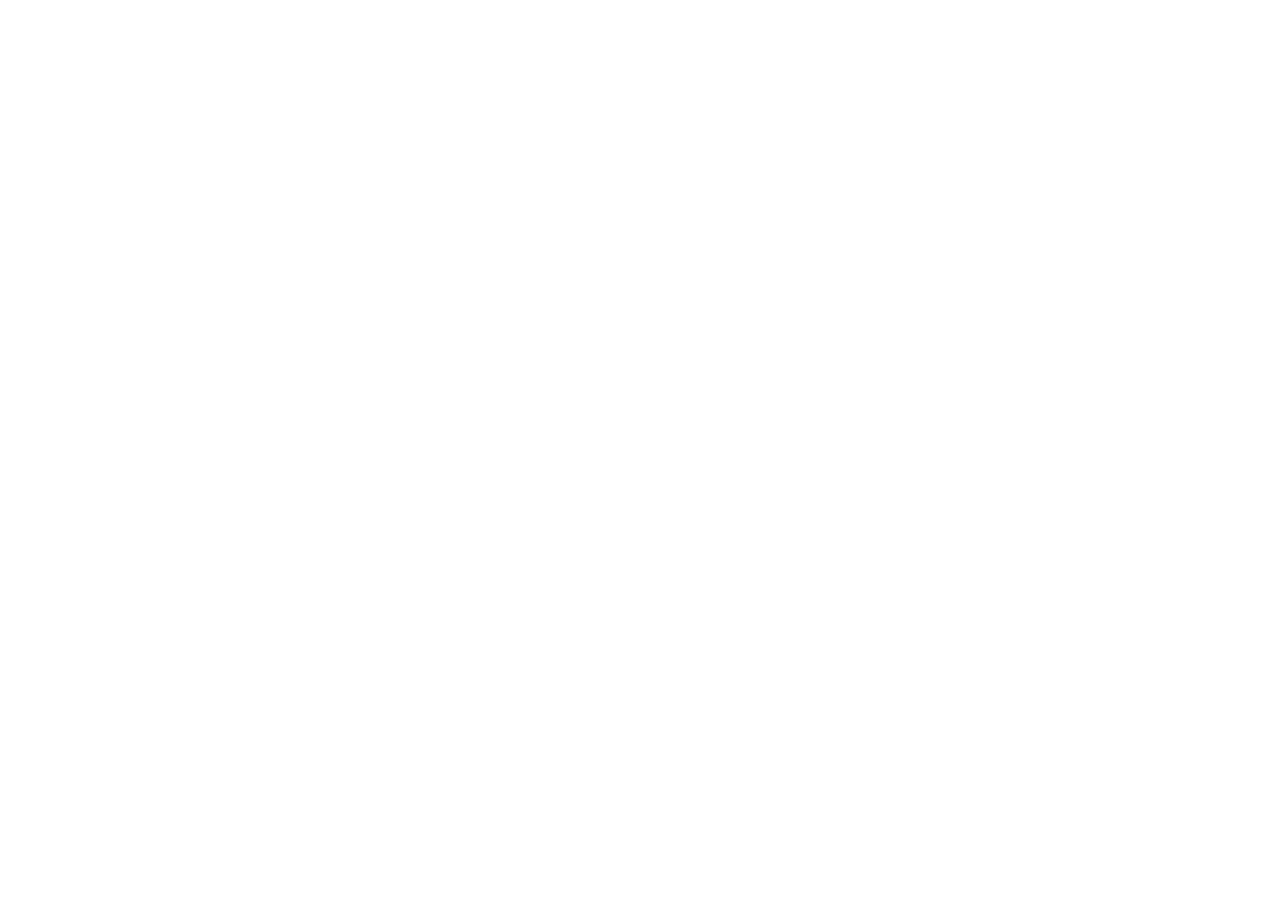
==== index.html @ 9908d599 "add html files to initial commit" ====
<!DOCTYPE html>
<html lang="en">
<head>
    <meta charset="UTF-8">
    <meta name="viewport" content="width=device-width, initial-scale=1.0">
    <title>Kingdom Of Heaven: index</title>
</head>
<body>
    <!--This is the home page of the movie Kingdom of Heaven-->
    <!--This page will contain IMDB, release year, rating, labels,
        trailers, photos, plot intro, characters intro, -->
</body>
</html>
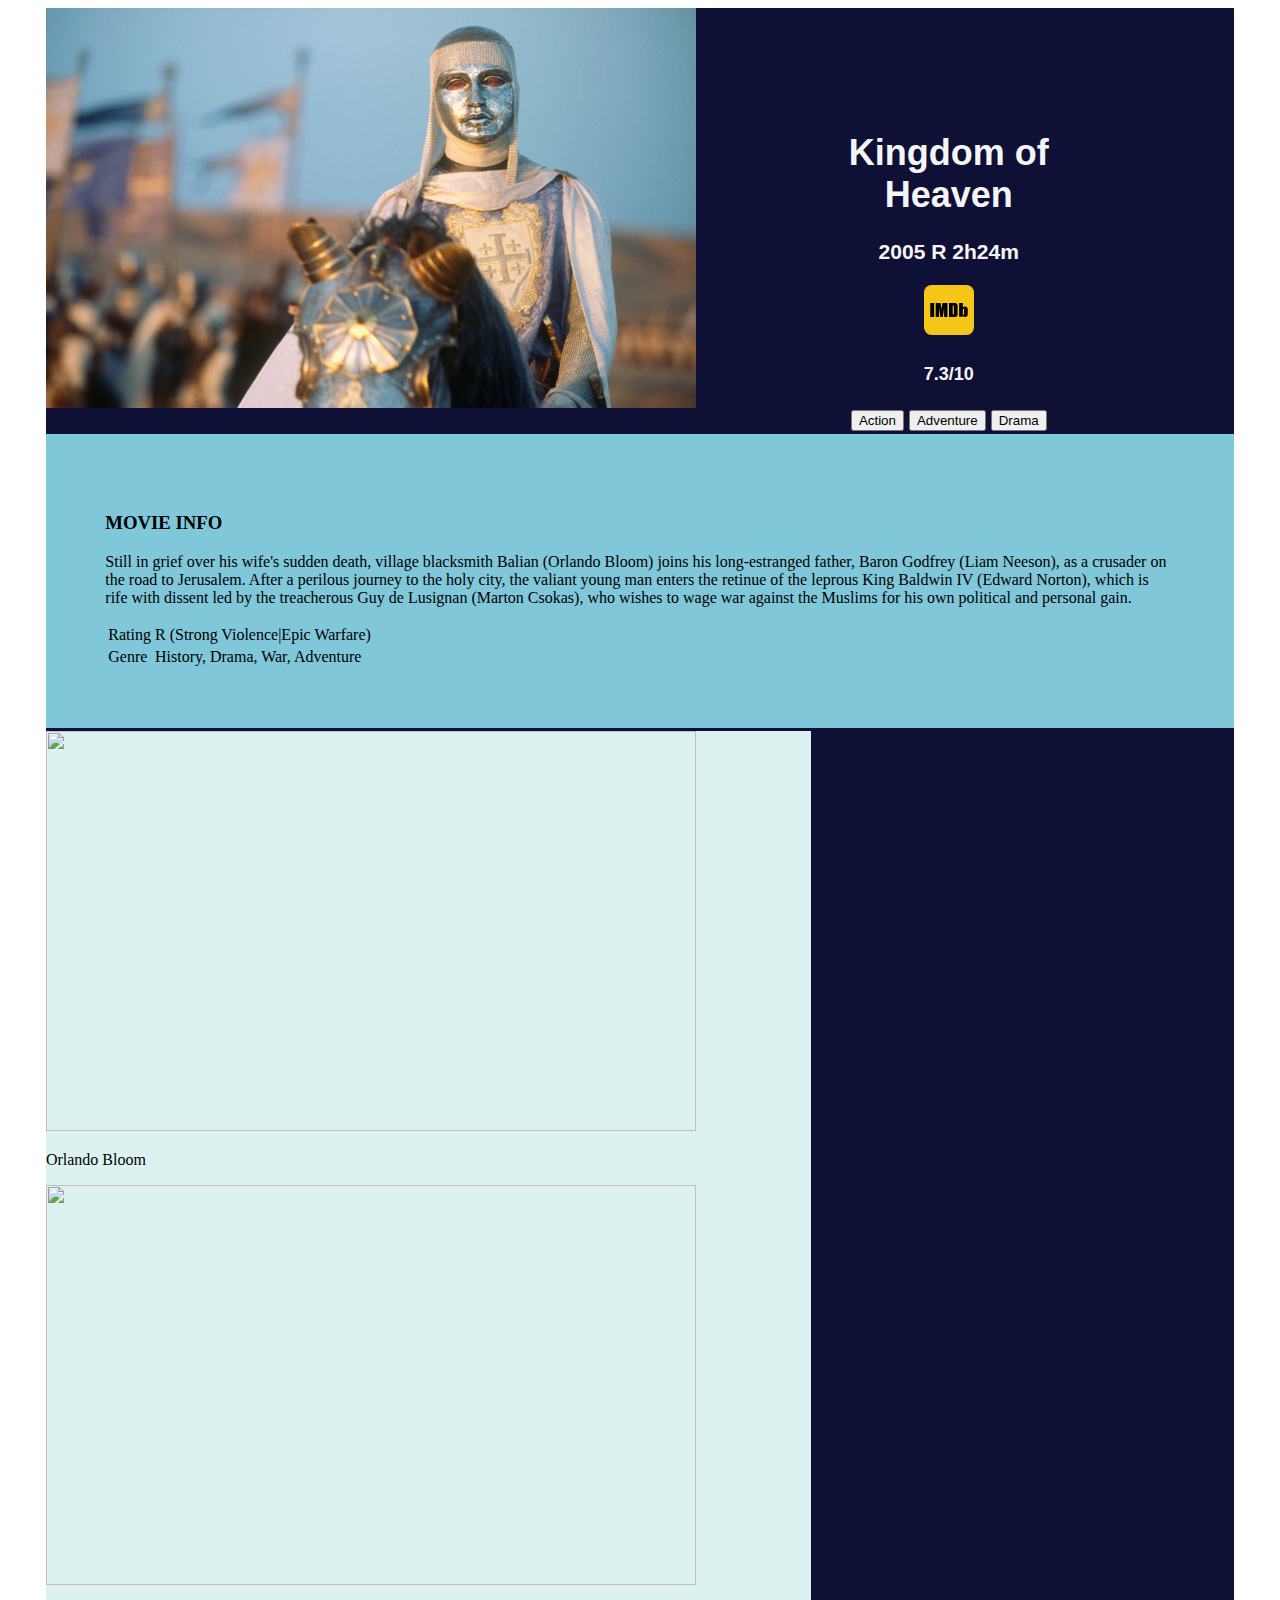
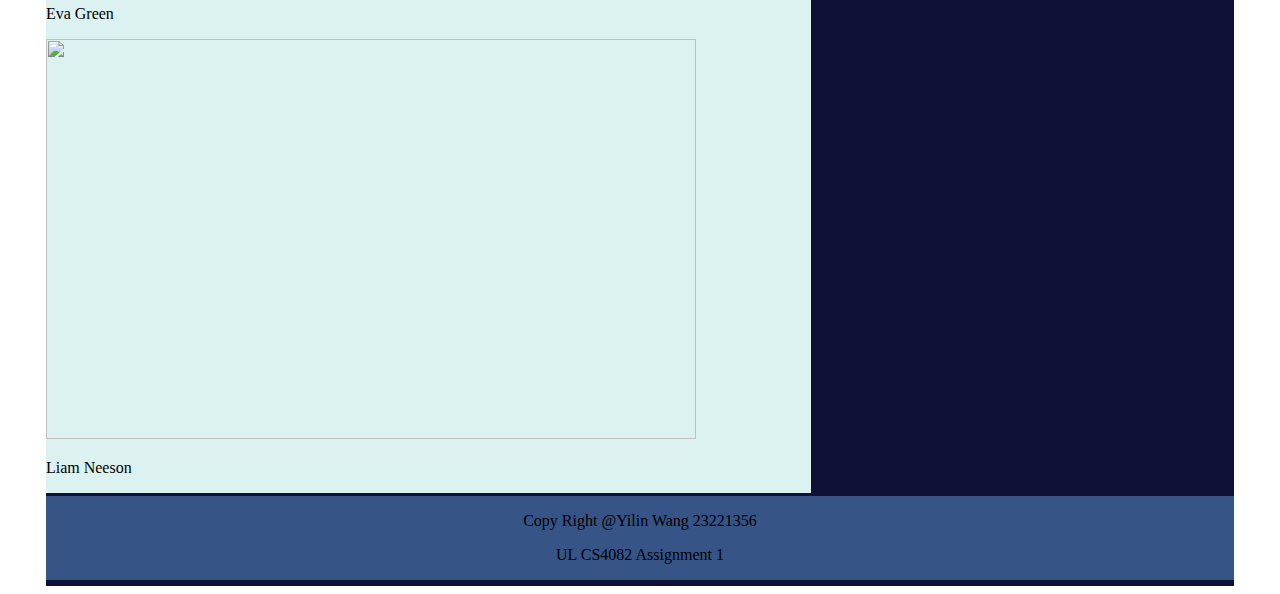
==== commit 156a1b7e: "index design update" ====
--- a/index.html
+++ b/index.html
@@ -3,11 +3,73 @@
 <head>
     <meta charset="UTF-8">
     <meta name="viewport" content="width=device-width, initial-scale=1.0">
+    <link rel="stylesheet" href="styles.css">
     <title>Kingdom Of Heaven: index</title>
 </head>
 <body>
     <!--This is the home page of the movie Kingdom of Heaven-->
     <!--This page will contain IMDB, release year, rating, labels,
         trailers, photos, plot intro, characters intro, -->
+
+    <div class="container">
+
+        <div class="photo">
+            <img src="images/img-heading2.jpg" alt="Heading image Kingdom of Heaven">
+        </div>
+
+        <div id="title">
+            <h1>Kingdom of Heaven</h1>
+            <h3>2005 R 2h24m</h3>
+            <img class="imdb" src="images/imdb-icon.svg" alt="IMDB icon"><h4>7.3/10</h4>
+            <button>Action</button>
+            <button>Adventure</button>
+            <button>Drama</button>
+        </div>
+
+        
+        <div id="brief">
+            <h3>MOVIE INFO</h3>
+            
+            <p>Still in grief over his wife's sudden death, 
+                village blacksmith Balian (Orlando Bloom) joins his long-estranged father, 
+                Baron Godfrey (Liam Neeson), as a crusader on the road to Jerusalem. 
+                After a perilous journey to the holy city, 
+                the valiant young man enters the retinue of the leprous King Baldwin IV (Edward Norton), 
+                which is rife with dissent led by the treacherous Guy de Lusignan (Marton Csokas), 
+                who wishes to wage war against the Muslims for his own political and personal gain.
+            </p>
+            <table>
+                <tr>
+                    <td>Rating</td>
+                    <td>R (Strong Violence|Epic Warfare)</td>
+                </tr>
+                <tr>
+                    <td>Genre</td>
+                    <td>History, Drama, War, Adventure</td>
+                </tr>
+            </table>
+
+        </div>
+
+        <div id="cast">
+
+            <img src="" alt="">
+            <p>Orlando Bloom</p>
+
+            <img src="" alt="">
+            <p>Eva Green</p>
+
+            <img src="" alt="">
+            <p>Liam Neeson</p>
+
+        </div>
+
+        <footer>
+            <p>Copy Right @Yilin Wang 23221356</p>
+            <p>UL CS4082 Assignment 1</p>
+        </footer>
+
+    </div>
+    
 </body>
 </html>--- a/styles.css
+++ b/styles.css
@@ -0,0 +1,54 @@
+.container {
+    display: grid;
+    margin-left: 3%;
+    margin-right: 3%;
+    background-color: #0F1035;
+
+    grid-template-columns: auto auto ;
+    grid-template-rows: repeat(6, auto) ;
+    grid-gap: 3px;
+
+}
+
+img {
+    width: 650px;
+    height: 400px
+    
+}
+
+#title {
+
+    color: whitesmoke;
+    font-family: 'Franklin Gothic Medium', 'Arial Narrow', Arial, sans-serif;
+    font-size: large;
+    margin-top: 100px;
+    margin-left: 0px;
+    margin-right: 150px;
+    text-align: center;
+
+}
+
+.imdb {
+    width: 50px;
+    height: 50px;
+    
+}
+
+
+#brief {
+    background-color: #7FC7D9;
+    grid-column-start: span 2;
+    padding: 5%;
+    
+    
+}
+
+#cast {
+    background-color: #DCF2F1;
+}
+
+footer {
+    background-color: #365486;
+    text-align: center;
+    grid-column-start: span 2;
+}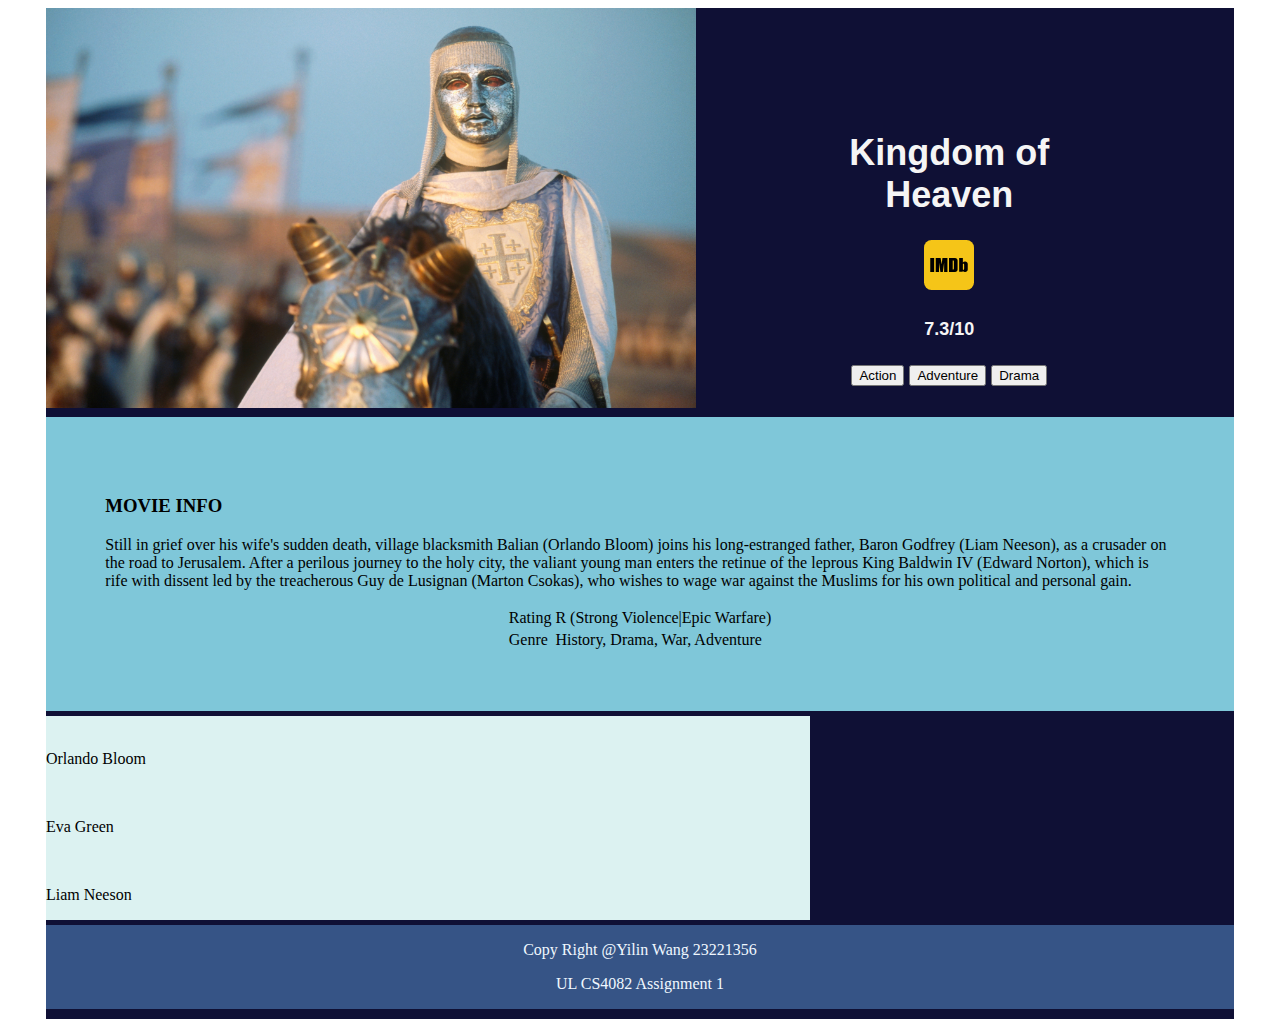
==== commit af711ca9: "index page design and characters page design" ====
--- a/index.html
+++ b/index.html
@@ -3,6 +3,7 @@
 <head>
     <meta charset="UTF-8">
     <meta name="viewport" content="width=device-width, initial-scale=1.0">
+    <!-- External CSS -->
     <link rel="stylesheet" href="styles.css">
     <title>Kingdom Of Heaven: index</title>
 </head>
@@ -19,7 +20,7 @@
 
         <div id="title">
             <h1>Kingdom of Heaven</h1>
-            <h3>2005 R 2h24m</h3>
+            
             <img class="imdb" src="images/imdb-icon.svg" alt="IMDB icon"><h4>7.3/10</h4>
             <button>Action</button>
             <button>Adventure</button>
--- a/styles.css
+++ b/styles.css
@@ -6,11 +6,11 @@
 
     grid-template-columns: auto auto ;
     grid-template-rows: repeat(6, auto) ;
-    grid-gap: 3px;
+    grid-gap: 5px;
 
 }
 
-img {
+.photo img {
     width: 650px;
     height: 400px
     
@@ -47,8 +47,75 @@
     background-color: #DCF2F1;
 }
 
+.img-heading{
+
+    grid-column-start: span 2;
+    grid-row: 1 / 2;
+
+}
+
+.img-heading img {
+    padding: auto;
+    width: 100%;
+}
+
+table {
+    margin: auto;
+    padding: auto;
+    
+}
+
+.intro {
+
+    margin: 20px;
+    padding: 20px;
+    text-align: left;
+}
+caption {
+    font-weight: 800;
+    text-align: center;
+    margin: auto;
+    padding: auto;
+}
+
+.characters {
+    color: aliceblue;
+    grid-row: 2 / 6;
+    grid-column: span 2;
+    font-family: Arial, Helvetica, sans-serif;
+}
+
+
 footer {
+    color: aliceblue;
     background-color: #365486;
     text-align: center;
     grid-column-start: span 2;
+}
+
+
+
+
+@media screen and (max-width: 480px) {
+
+    .container {
+        background-color: white;
+    }
+
+    #title {
+        background-color: white;
+    }
+
+    #brief {
+        background-color: white;
+    }
+
+    #cast {
+        background-color: white;
+    }
+    
+    footer {
+        color: #0F1035;
+        background-color: white;
+    }
 }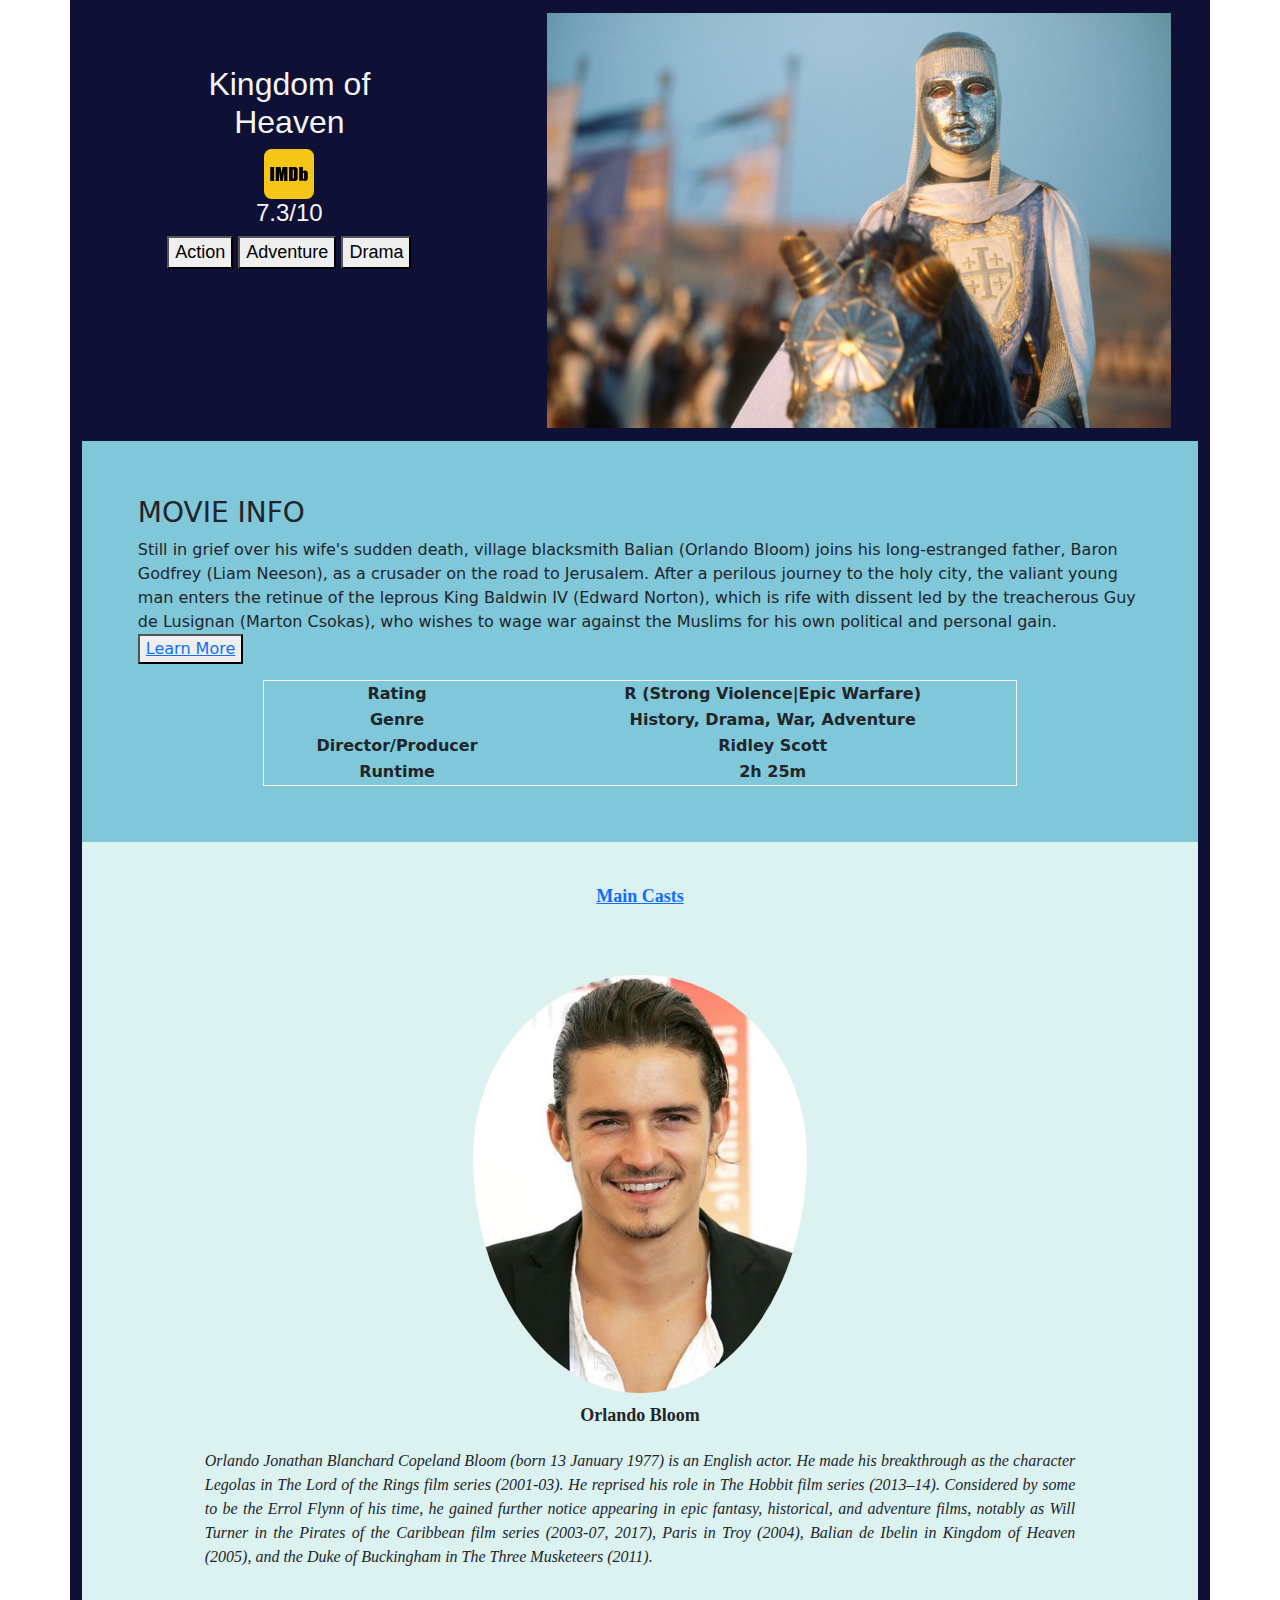
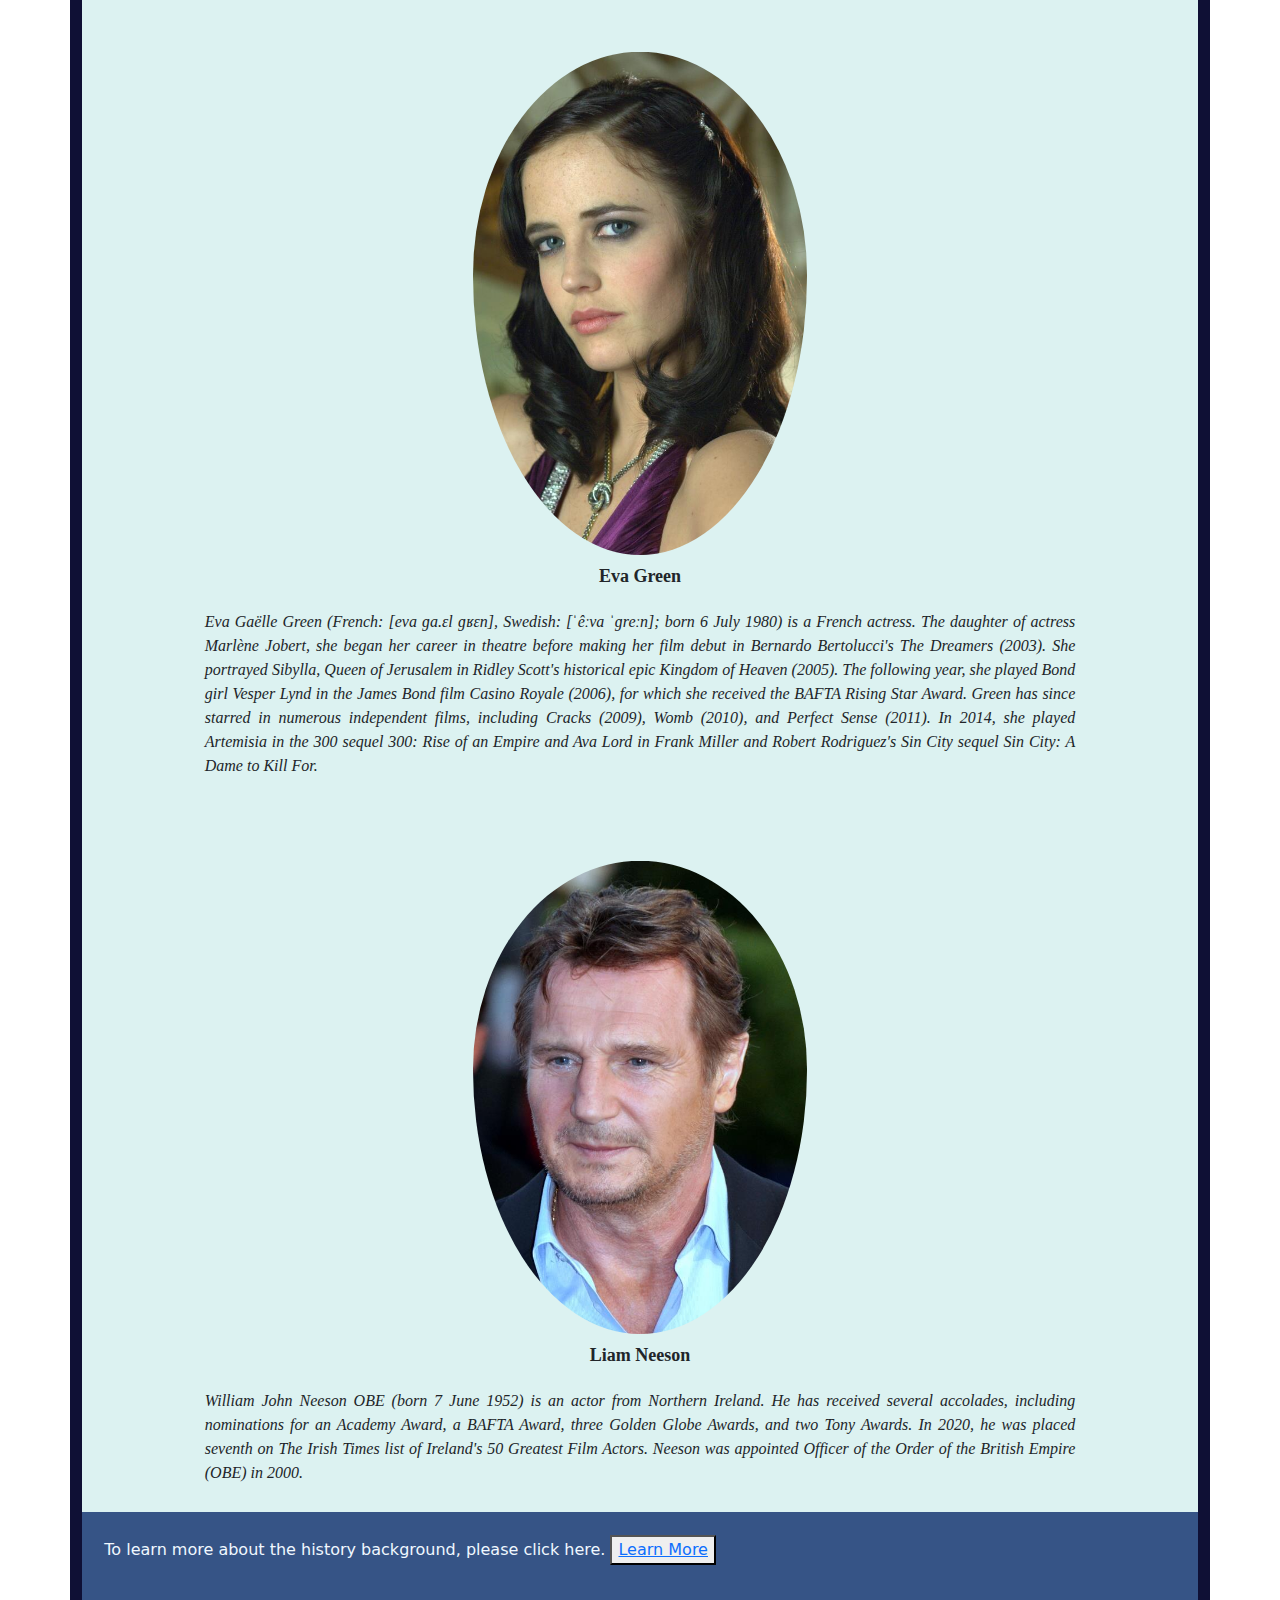
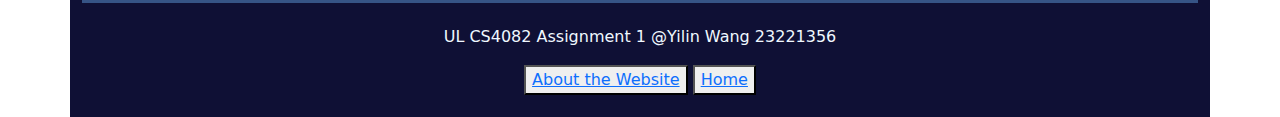
==== commit ccd6dd76: "deisgn update all" ====
--- a/index.html
+++ b/index.html
@@ -5,6 +5,10 @@
     <meta name="viewport" content="width=device-width, initial-scale=1.0">
     <!-- External CSS -->
     <link rel="stylesheet" href="styles.css">
+
+    <!--Bootstrap-->
+    <link href="https://cdn.jsdelivr.net/npm/bootstrap@5.3.3/dist/css/bootstrap.min.css" rel="stylesheet" integrity="sha384-QWTKZyjpPEjISv5WaRU9OFeRpok6YctnYmDr5pNlyT2bRjXh0JMhjY6hW+ALEwIH" crossorigin="anonymous">
+
     <title>Kingdom Of Heaven: index</title>
 </head>
 <body>
@@ -12,34 +16,44 @@
     <!--This page will contain IMDB, release year, rating, labels,
         trailers, photos, plot intro, characters intro, -->
 
-    <div class="container">
+    <div class="container justify-content-center">
+        <div class="row">
 
-        <div class="photo">
-            <img src="images/img-heading2.jpg" alt="Heading image Kingdom of Heaven">
+            <div id="title" class="col text-center justify-content-md-center">
+                <h2>Kingdom of Heaven</h2>
+                
+                <img class="imdb" src="images/imdb-icon.svg" alt="IMDB icon"><h4>7.3/10</h4>
+                <button>Action</button>
+                <button>Adventure</button>
+                <button>Drama</button>
+            </div>
+
+            <div class="photo col">
+                <img src="images/img-heading2.jpg" alt="Heading image Kingdom of Heaven">
+            </div>
+
         </div>
 
-        <div id="title">
-            <h1>Kingdom of Heaven</h1>
-            
-            <img class="imdb" src="images/imdb-icon.svg" alt="IMDB icon"><h4>7.3/10</h4>
-            <button>Action</button>
-            <button>Adventure</button>
-            <button>Drama</button>
-        </div>
-
-        
-        <div id="brief">
+    
+        <div id="brief" class="g-col-6">
             <h3>MOVIE INFO</h3>
             
-            <p>Still in grief over his wife's sudden death, 
+            <p class="g-col-6 justify-content-md-center">Still in grief over his wife's sudden death, 
                 village blacksmith Balian (Orlando Bloom) joins his long-estranged father, 
                 Baron Godfrey (Liam Neeson), as a crusader on the road to Jerusalem. 
                 After a perilous journey to the holy city, 
                 the valiant young man enters the retinue of the leprous King Baldwin IV (Edward Norton), 
                 which is rife with dissent led by the treacherous Guy de Lusignan (Marton Csokas), 
                 who wishes to wage war against the Muslims for his own political and personal gain.
+                <button><a href="plots.html">Learn More</a></button>
             </p>
-            <table>
+
+            <!--Here is a button to link plots.html-->
+            
+
+            <!--This table is to present some facts about the movie-->
+            <table class="g-col-6 grid">
+                
                 <tr>
                     <td>Rating</td>
                     <td>R (Strong Violence|Epic Warfare)</td>
@@ -48,27 +62,84 @@
                     <td>Genre</td>
                     <td>History, Drama, War, Adventure</td>
                 </tr>
+                <tr>
+                    <td>Director/Producer</td>
+                    <td>Ridley Scott</td>
+                </tr>
+                <tr>
+                    <td>Runtime</td>
+                    <td>2h 25m</td>
+                </tr>
             </table>
 
         </div>
 
-        <div id="cast">
+        <div id="cast" class="g-col-6">
+            <!--Here is the link to characters.html-->
+            <h3><a href="characters.html">Main Casts</a></h3>
 
-            <img src="" alt="">
-            <p>Orlando Bloom</p>
+            <img src="images/Orlando.jpg" alt="Orlando Bloom image">
+            <h3>Orlando Bloom</h3>
+            <p>
+            Orlando Jonathan Blanchard Copeland Bloom (born 13 January 1977) is an English actor. 
+            He made his breakthrough as the character Legolas in The Lord of the Rings film series (2001-03). 
+            He reprised his role in The Hobbit film series (2013–14). 
+            Considered by some to be the Errol Flynn of his time,
+            he gained further notice appearing in epic fantasy, historical, and adventure films, 
+            notably as Will Turner in the Pirates of the Caribbean film series (2003-07, 2017), 
+            Paris in Troy (2004), Balian de Ibelin in Kingdom of Heaven (2005), 
+            and the Duke of Buckingham in The Three Musketeers (2011).
+            </p>
 
-            <img src="" alt="">
-            <p>Eva Green</p>
+            <img src="images/Eva.jpg" alt="Eva Green image">
+            <h3>Eva Green</h3>
+            <p>
+                Eva Gaëlle Green (French: [eva ɡa.ɛl ɡʁɛn], Swedish: [ˈêːva ˈɡreːn]; born 6 July 1980) is a French actress. 
+                The daughter of actress Marlène Jobert, she began her career in theatre before making her film debut in Bernardo Bertolucci's The Dreamers (2003). 
+                She portrayed Sibylla, Queen of Jerusalem in Ridley Scott's historical epic Kingdom of Heaven (2005). The following year, 
+                she played Bond girl Vesper Lynd in the James Bond film Casino Royale (2006), 
+                for which she received the BAFTA Rising Star Award.
+                Green has since starred in numerous independent films, 
+                including Cracks (2009), Womb (2010), and Perfect Sense (2011). 
+                In 2014, she played Artemisia in the 300 sequel 300: Rise of an Empire and Ava Lord in Frank Miller and Robert Rodriguez's Sin City sequel Sin City: A Dame to Kill For. 
 
-            <img src="" alt="">
-            <p>Liam Neeson</p>
+            </p>
+
+            <img src="images/Liam.jpg" alt="Liam Neeson image">
+            <h3>Liam Neeson</h3>
+            <p>
+                William John Neeson OBE (born 7 June 1952) is an actor from Northern Ireland.
+                He has received several accolades, including nominations for an Academy Award, a BAFTA Award, three Golden Globe Awards, and two Tony Awards. 
+                In 2020, he was placed seventh on The Irish Times list of Ireland's 50 Greatest Film Actors.
+                Neeson was appointed Officer of the Order of the British Empire (OBE) in 2000.
+            
+            </p>
 
         </div>
+        
+        
 
-        <footer>
-            <p>Copy Right @Yilin Wang 23221356</p>
-            <p>UL CS4082 Assignment 1</p>
+        <div class="background justify-content-md-center">
+            <p>
+                To learn more about the history background, please click here. 
+
+                <!--Here is a button to link history.html-->
+                <button><a href="history.html">Learn More</a></button>
+
+            </p>
+        </div>
+
+        <footer class="justify-content-md-center">
+            <p>UL CS4082 Assignment 1 @Yilin Wang 23221356</p>
+
+            <!--Here is a button to link report.html-->
+            <button><a href="report.html">About the Website</a></button>
+
+            <!--Here is a button to link index.html-->
+            <button><a href="index.html">Home</a></button>
         </footer>
+
+    
 
     </div>
     
--- a/styles.css
+++ b/styles.css
@@ -1,30 +1,31 @@
 .container {
     display: grid;
-    margin-left: 3%;
-    margin-right: 3%;
     background-color: #0F1035;
-
-    grid-template-columns: auto auto ;
-    grid-template-rows: repeat(6, auto) ;
-    grid-gap: 5px;
-
-}
+    
+
+}
+
+
 
 .photo img {
-    width: 650px;
-    height: 400px
-    
-}
+    margin-left: 35%;
+    margin-bottom: 5%;
+    padding: 5%;
+    width: 250%;
+    height: 100%;
+    
+}
+
 
 #title {
 
     color: whitesmoke;
     font-family: 'Franklin Gothic Medium', 'Arial Narrow', Arial, sans-serif;
     font-size: large;
-    margin-top: 100px;
-    margin-left: 0px;
-    margin-right: 150px;
-    text-align: center;
+    margin-top: 10%;
+    margin-left: 12%;
+    text-align: center;
+    
 
 }
 
@@ -44,7 +45,44 @@
 }
 
 #cast {
+    
     background-color: #DCF2F1;
+    grid-column-start: span 2;
+    padding-top: 3%;
+    
+    
+}
+
+#cast img {
+    width: 30%;
+    border-radius: 50%;
+    margin-left: 35%;
+    padding-top: 5%;
+    
+    
+}
+
+#cast p {
+    text-align: justify;
+    font-family: Georgia, 'Times New Roman', Times, serif;
+    font-size: medium;
+    font-style: italic;
+    padding: 1%;
+    margin-left: 10%;
+    margin-right: 10%;
+    
+
+}
+
+#cast h3 {
+
+    text-align: center;
+    font-family: Georgia, 'Times New Roman', Times, serif;
+    font-weight: bold;
+    font-size: large;
+    padding: 1%;
+    margin: auto;
+
 }
 
 .img-heading{
@@ -59,23 +97,40 @@
     width: 100%;
 }
 
+.background {
+    grid-column-start: span 2;
+    color: aliceblue;
+    text-align: justify;
+    text-decoration: dashed;
+    padding: 2%;
+    background-color: #365486;
+    
+}
+
 table {
     margin: auto;
     padding: auto;
-    
-}
+    width: 75%;
+    border-spacing: 20px;
+    border: 1px solid whitesmoke;
+}
+
+tr {
+    text-align: center;
+    font-weight: 800;
+    margin: auto;
+    padding: auto;
+    
+}
+
+
 
 .intro {
 
     margin: 20px;
     padding: 20px;
     text-align: left;
-}
-caption {
-    font-weight: 800;
-    text-align: center;
-    margin: auto;
-    padding: auto;
+    
 }
 
 .characters {
@@ -85,12 +140,22 @@
     font-family: Arial, Helvetica, sans-serif;
 }
 
+.storyline p {
+    grid-column-start: span 2;
+    color: #0F1035;
+    text-align:justify;
+    text-decoration: dashed;
+    padding: 2%;
+    background-color: #7FC7D9;
+}
+
+
 
 footer {
     color: aliceblue;
-    background-color: #365486;
-    text-align: center;
-    grid-column-start: span 2;
+    text-align: center;
+    grid-column-start: span 2;
+    padding: 2%;
 }
 
 
@@ -100,10 +165,28 @@
 
     .container {
         background-color: white;
+        color: #0F1035;
+    }
+
+    p {
+        color: #0F1035;
     }
 
     #title {
         background-color: white;
+        color: #0F1035;
+        
+    }
+
+    table {
+        color: #0F1035;
+    }
+
+
+    .photo img {
+        width: 300px;
+        height: 200px
+        
     }
 
     #brief {
@@ -114,8 +197,14 @@
         background-color: white;
     }
     
+    .background {
+        color:#365486;
+        background-color: whitesmoke;
+    }
     footer {
         color: #0F1035;
         background-color: white;
     }
+
+    
 }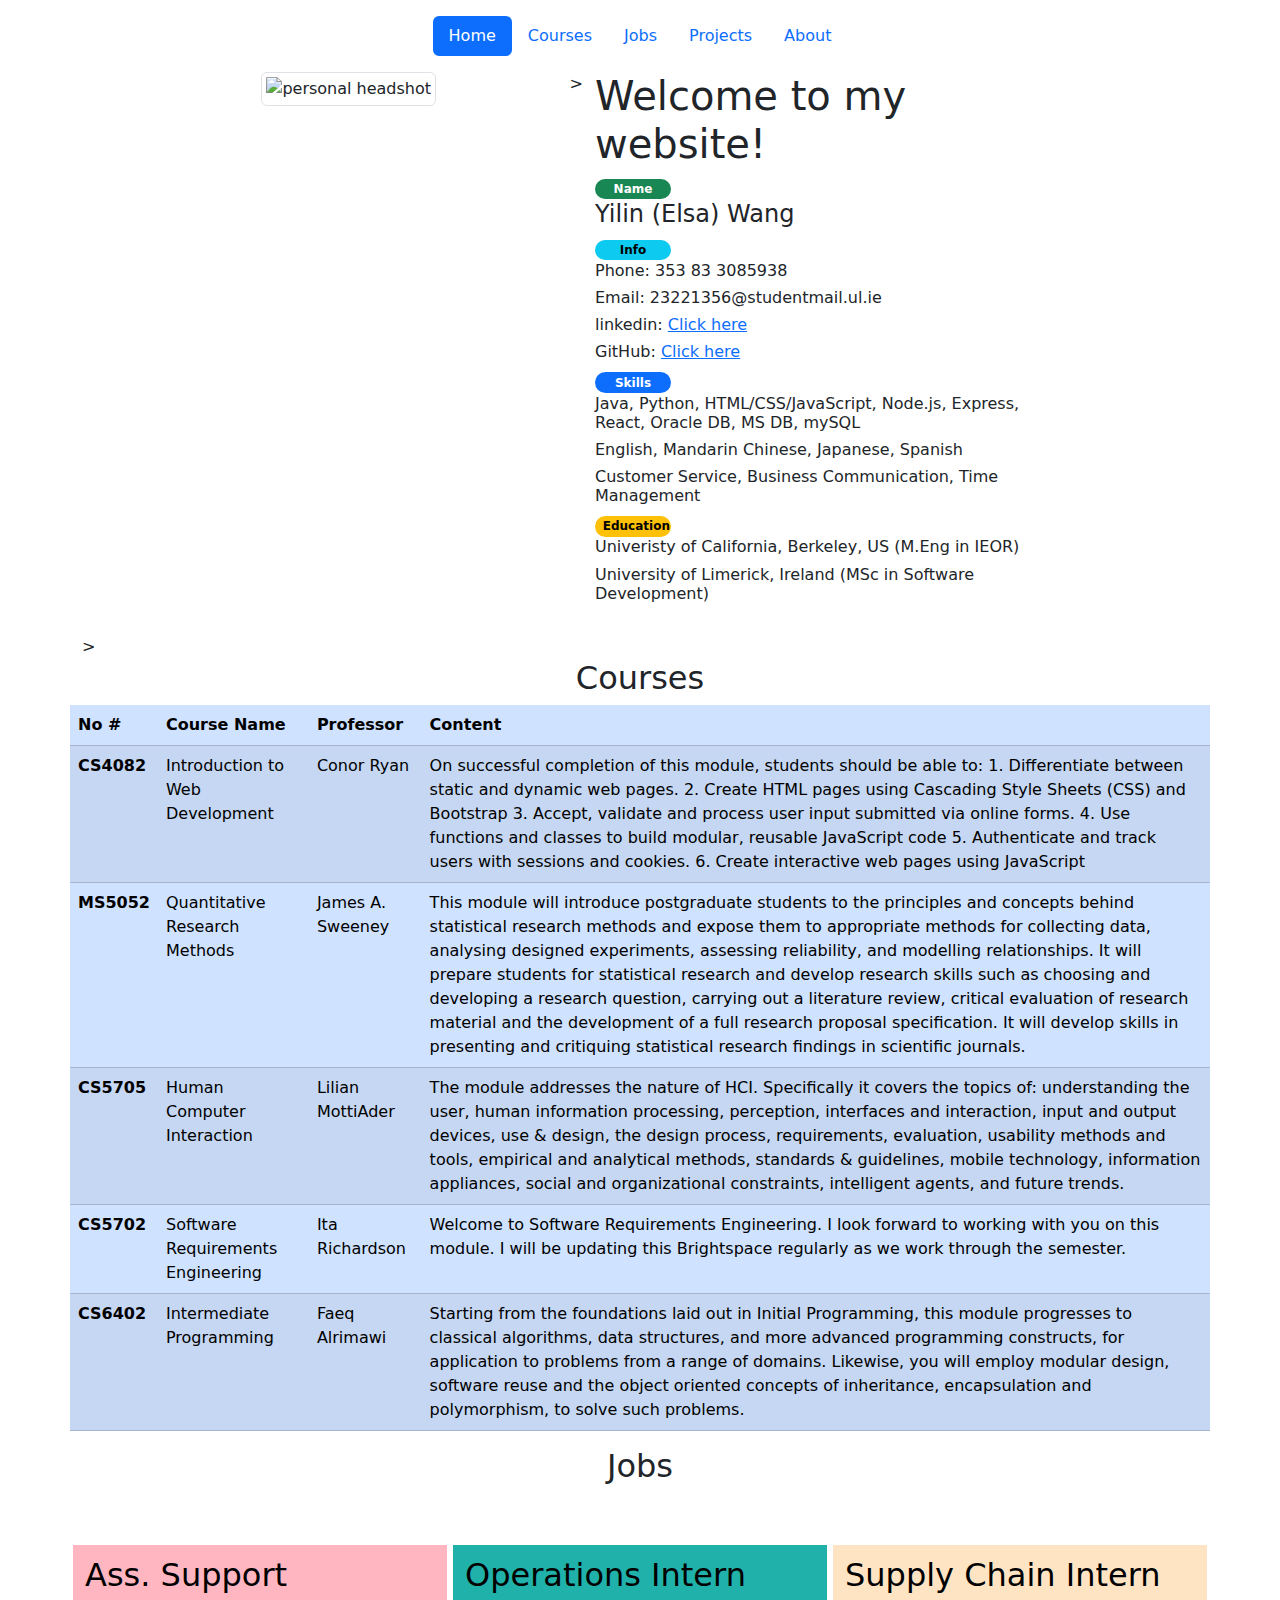
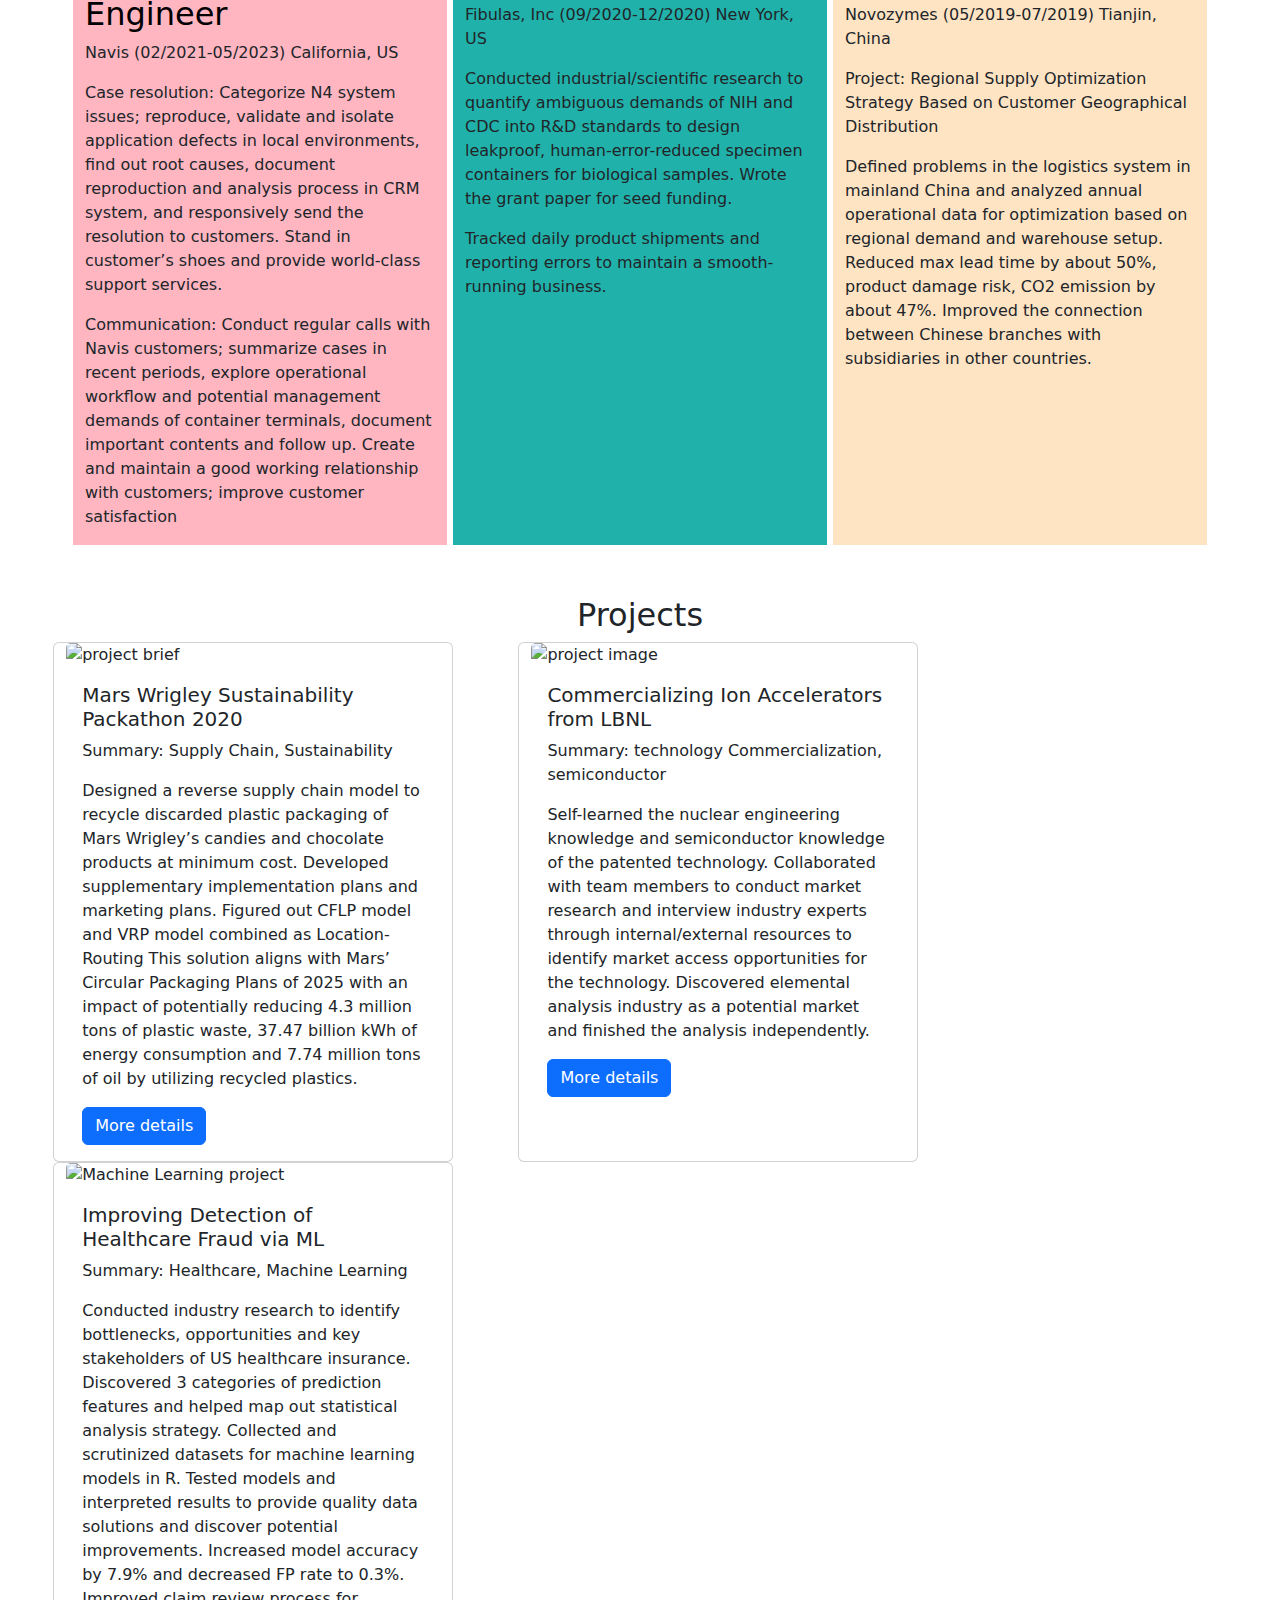
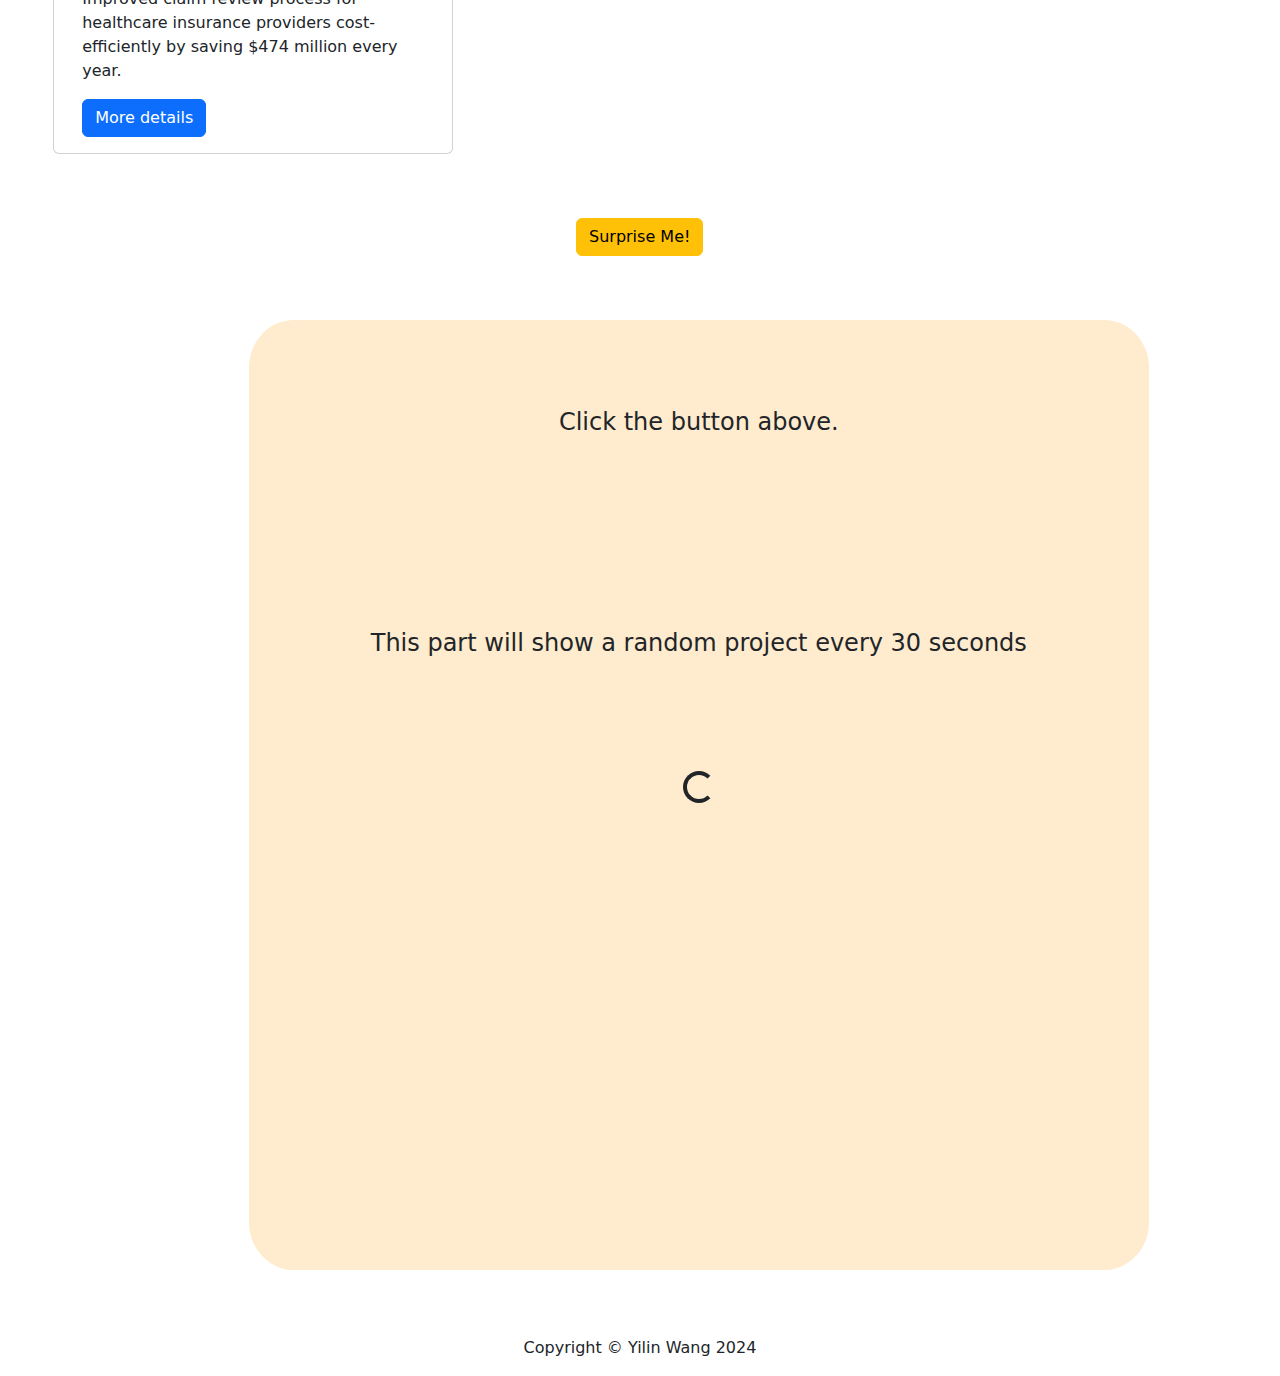
==== commit 9e7e6de0: "Personal Portfolio" ====
--- a/index.html
+++ b/index.html
@@ -1,147 +1,257 @@
-<!DOCTYPE html>
-<html lang="en">
-<head>
-    <meta charset="UTF-8">
-    <meta name="viewport" content="width=device-width, initial-scale=1.0">
-    <!-- External CSS -->
-    <link rel="stylesheet" href="styles.css">
-
-    <!--Bootstrap-->
-    <link href="https://cdn.jsdelivr.net/npm/bootstrap@5.3.3/dist/css/bootstrap.min.css" rel="stylesheet" integrity="sha384-QWTKZyjpPEjISv5WaRU9OFeRpok6YctnYmDr5pNlyT2bRjXh0JMhjY6hW+ALEwIH" crossorigin="anonymous">
-
-    <title>Kingdom Of Heaven: index</title>
-</head>
-<body>
-    <!--This is the home page of the movie Kingdom of Heaven-->
-    <!--This page will contain IMDB, release year, rating, labels,
-        trailers, photos, plot intro, characters intro, -->
-
-    <div class="container justify-content-center">
-        <div class="row">
-
-            <div id="title" class="col text-center justify-content-md-center">
-                <h2>Kingdom of Heaven</h2>
-                
-                <img class="imdb" src="images/imdb-icon.svg" alt="IMDB icon"><h4>7.3/10</h4>
-                <button>Action</button>
-                <button>Adventure</button>
-                <button>Drama</button>
-            </div>
-
-            <div class="photo col">
-                <img src="images/img-heading2.jpg" alt="Heading image Kingdom of Heaven">
-            </div>
-
-        </div>
-
-    
-        <div id="brief" class="g-col-6">
-            <h3>MOVIE INFO</h3>
-            
-            <p class="g-col-6 justify-content-md-center">Still in grief over his wife's sudden death, 
-                village blacksmith Balian (Orlando Bloom) joins his long-estranged father, 
-                Baron Godfrey (Liam Neeson), as a crusader on the road to Jerusalem. 
-                After a perilous journey to the holy city, 
-                the valiant young man enters the retinue of the leprous King Baldwin IV (Edward Norton), 
-                which is rife with dissent led by the treacherous Guy de Lusignan (Marton Csokas), 
-                who wishes to wage war against the Muslims for his own political and personal gain.
-                <button><a href="plots.html">Learn More</a></button>
-            </p>
-
-            <!--Here is a button to link plots.html-->
-            
-
-            <!--This table is to present some facts about the movie-->
-            <table class="g-col-6 grid">
-                
-                <tr>
-                    <td>Rating</td>
-                    <td>R (Strong Violence|Epic Warfare)</td>
-                </tr>
-                <tr>
-                    <td>Genre</td>
-                    <td>History, Drama, War, Adventure</td>
-                </tr>
-                <tr>
-                    <td>Director/Producer</td>
-                    <td>Ridley Scott</td>
-                </tr>
-                <tr>
-                    <td>Runtime</td>
-                    <td>2h 25m</td>
-                </tr>
-            </table>
-
-        </div>
-
-        <div id="cast" class="g-col-6">
-            <!--Here is the link to characters.html-->
-            <h3><a href="characters.html">Main Casts</a></h3>
-
-            <img src="images/Orlando.jpg" alt="Orlando Bloom image">
-            <h3>Orlando Bloom</h3>
-            <p>
-            Orlando Jonathan Blanchard Copeland Bloom (born 13 January 1977) is an English actor. 
-            He made his breakthrough as the character Legolas in The Lord of the Rings film series (2001-03). 
-            He reprised his role in The Hobbit film series (2013–14). 
-            Considered by some to be the Errol Flynn of his time,
-            he gained further notice appearing in epic fantasy, historical, and adventure films, 
-            notably as Will Turner in the Pirates of the Caribbean film series (2003-07, 2017), 
-            Paris in Troy (2004), Balian de Ibelin in Kingdom of Heaven (2005), 
-            and the Duke of Buckingham in The Three Musketeers (2011).
-            </p>
-
-            <img src="images/Eva.jpg" alt="Eva Green image">
-            <h3>Eva Green</h3>
-            <p>
-                Eva Gaëlle Green (French: [eva ɡa.ɛl ɡʁɛn], Swedish: [ˈêːva ˈɡreːn]; born 6 July 1980) is a French actress. 
-                The daughter of actress Marlène Jobert, she began her career in theatre before making her film debut in Bernardo Bertolucci's The Dreamers (2003). 
-                She portrayed Sibylla, Queen of Jerusalem in Ridley Scott's historical epic Kingdom of Heaven (2005). The following year, 
-                she played Bond girl Vesper Lynd in the James Bond film Casino Royale (2006), 
-                for which she received the BAFTA Rising Star Award.
-                Green has since starred in numerous independent films, 
-                including Cracks (2009), Womb (2010), and Perfect Sense (2011). 
-                In 2014, she played Artemisia in the 300 sequel 300: Rise of an Empire and Ava Lord in Frank Miller and Robert Rodriguez's Sin City sequel Sin City: A Dame to Kill For. 
-
-            </p>
-
-            <img src="images/Liam.jpg" alt="Liam Neeson image">
-            <h3>Liam Neeson</h3>
-            <p>
-                William John Neeson OBE (born 7 June 1952) is an actor from Northern Ireland.
-                He has received several accolades, including nominations for an Academy Award, a BAFTA Award, three Golden Globe Awards, and two Tony Awards. 
-                In 2020, he was placed seventh on The Irish Times list of Ireland's 50 Greatest Film Actors.
-                Neeson was appointed Officer of the Order of the British Empire (OBE) in 2000.
-            
-            </p>
-
-        </div>
-        
-        
-
-        <div class="background justify-content-md-center">
-            <p>
-                To learn more about the history background, please click here. 
-
-                <!--Here is a button to link history.html-->
-                <button><a href="history.html">Learn More</a></button>
-
-            </p>
-        </div>
-
-        <footer class="justify-content-md-center">
-            <p>UL CS4082 Assignment 1 @Yilin Wang 23221356</p>
-
-            <!--Here is a button to link report.html-->
-            <button><a href="report.html">About the Website</a></button>
-
-            <!--Here is a button to link index.html-->
-            <button><a href="index.html">Home</a></button>
-        </footer>
-
-    
-
-    </div>
-    
-</body>
+<!DOCTYPE html>
+<html lang="en">
+<head>
+    <meta charset="UTF-8">
+    <meta name="viewport" content="width=device-width, initial-scale=1.0">
+    
+    <!--Insert Bootstrap-->
+    <link href="https://cdn.jsdelivr.net/npm/bootstrap@5.3.3/dist/css/bootstrap.min.css" rel="stylesheet" integrity="sha384-QWTKZyjpPEjISv5WaRU9OFeRpok6YctnYmDr5pNlyT2bRjXh0JMhjY6hW+ALEwIH" crossorigin="anonymous">
+    
+    <!--Customized CSS-->
+    <link rel="stylesheet" href="styles.css">
+
+    <title>Personal Portfolio</title>
+</head>
+<!--Ask the user their name and organisation-->
+<body onload="checkCookie()">
+    
+    <div class="container">
+        <!--Boostrap Header-->
+        <header class="d-flex justify-content-center py-3">
+            <ul class="nav nav-pills">
+              <li class="nav-item"><a href="#basic-info" class="nav-link active" aria-current="page">Home</a></li>
+              <li class="nav-item"><a href="#courses" class="nav-link">Courses</a></li>
+              <li class="nav-item"><a href="#jobs" class="nav-link">Jobs</a></li>
+              <li class="nav-item"><a href="#projects" class="nav-link">Projects</a></li>
+              <li class="nav-item"><a href="#about" class="nav-link">About</a></li>
+            </ul>
+          </header>
+
+        <div class="row" id="heading">
+            <!--Headshot-->
+            
+            <div class="col-4">
+                <img src="images/headshot.jpg" class="img-fluid img-thumbnail" alt="personal headshot">
+            </div>
+
+            <!--Greetings-->
+            <!--Your name, contact information and skills-->>
+            <div class="col-6" id="basic-info">
+
+                <h1>Welcome to my website!</h1>
+
+                <span class="badge text-bg-success rounded-pill col-2">Name</span>
+                <h4>Yilin (Elsa) Wang</h4>
+
+                <span class="badge text-bg-info rounded-pill col-2">Info</span>
+                <br>
+                <h6>Phone: 353 83 3085938</h6>
+                <h6>Email: 23221356@studentmail.ul.ie</h6>
+                <h6>linkedin: <a href="https://www.linkedin.com/in/yilin-elsa-wang-4264ab192/">Click here</a></h6>
+                <h6>GitHub: <a href="https://github.com/ElsaYilinWang">Click here</a></h6>
+
+                <span class="badge text-bg-primary rounded-pill col-2">Skills</span>
+                <br>
+                <h6>Java, Python, HTML/CSS/JavaScript, Node.js, Express, React, Oracle DB, MS DB, mySQL</h6>
+                <h6>English, Mandarin Chinese, Japanese, Spanish</h6>
+                <h6>Customer Service, Business Communication, Time Management</h6>
+                
+                <span class="badge text-bg-warning rounded-pill col-2">Education</span>
+                <br>
+                <h6>Univeristy of California, Berkeley, US (M.Eng in IEOR)</h6>
+                <h6>University of Limerick, Ireland (MSc in Software Development)</h6>
+                <br>
+                
+
+
+            </div>
+
+        </div>
+
+        
+        <!--A list of courses that you have attended (at least three)-->>
+        <h2 class="text-center">Courses</h2>
+        <div class="row" id="courses">
+            
+            <table class="table table-primary table-striped">
+                <thead>
+                  <tr>
+                    <th scope="col">No #</th>
+                    <th scope="col">Course Name</th>
+                    <th scope="col">Professor</th>
+                    <th scope="col">Content</th>
+                  </tr>
+                </thead>
+                <tbody>
+                  <tr>
+                    <th scope="row">CS4082</th>
+                    <td>Introduction to Web Development</td>
+                    <td>Conor Ryan</td>
+                    <td>On successful completion of this module, students should be able to:
+
+                        1. Differentiate between static and dynamic web pages.
+                        2. Create HTML pages using Cascading Style Sheets (CSS) and Bootstrap
+                        3. Accept, validate and process user input submitted via online forms.
+                        4. Use functions and classes to build modular, reusable JavaScript code
+                        5. Authenticate and track users with sessions and cookies.
+                        6. Create interactive web pages using JavaScript
+                    </td>
+                  </tr>
+                  <tr>
+                    <th scope="row">MS5052</th>
+                    <td>Quantitative Research Methods</td>
+                    <td>James A. Sweeney</td>
+                    <td>This module will introduce postgraduate students to the principles and concepts behind statistical research methods and expose them to appropriate methods for collecting data, analysing designed experiments, assessing reliability, and modelling relationships. 
+                        It will prepare students for statistical research and develop research skills such as choosing and developing a research question, carrying out a literature review, critical evaluation of research material and the development of a full research proposal specification. 
+                        It will develop skills in presenting and critiquing statistical research findings in scientific journals.
+                    </td>
+                  </tr>
+                  <tr>
+                    <th scope="row">CS5705</th>
+                    <td>Human Computer Interaction</td>
+                    <td>Lilian MottiAder</td>
+                    <td>
+                        The module addresses the nature of HCI. 
+                        Specifically it covers the topics of: 
+                        understanding the user, 
+                        human information processing, perception, interfaces and interaction, 
+                        input and output devices, use & design, 
+                        the design process, requirements, evaluation, usability methods 
+                        and tools, empirical and analytical methods, standards & guidelines, mobile technology, information appliances, social and organizational constraints, intelligent agents, and future trends.
+                    </td>
+                  </tr>
+                  <tr>
+                    <th scope="row">CS5702</th>
+                    <td>Software Requirements Engineering</td>
+                    <td>Ita Richardson</td>
+                    <td>Welcome to Software Requirements Engineering.  I look forward to working with you on this module. I will be updating this Brightspace regularly as we work through the semester.</td>
+                  </tr>
+                  <tr>
+                    <th scope="row">CS6402</th>
+                    <td>Intermediate Programming</td>
+                    <td>Faeq Alrimawi</td>
+                    <td>Starting from the foundations laid out in Initial Programming, this module progresses to classical algorithms, 
+                        data structures, and more advanced programming constructs, 
+                        for application to problems from a range of domains. 
+                        Likewise, you will employ modular design, software reuse and the object oriented concepts of inheritance, encapsulation and polymorphism, to solve such problems. 
+                    </td>
+                  </tr>
+                </tbody>
+              </table>
+            
+        </div>
+        <!--A list of jobs you have had (at least three)-->
+        <h2 class="text-center">Jobs</h2>
+        <div class="row g-4 py-5 row-cols-1 row-cols-lg-3" id="jobs">
+            
+            <div class="feature col job1">
+              
+              <h3 class="fs-2 text-body-emphasis">Ass. Support Engineer</h3>
+              <p>Navis (02/2021-05/2023)  California, US</p>
+              <p>Case resolution: Categorize N4 system issues; reproduce, validate and isolate application defects in local environments, 
+                find out root causes, document reproduction and analysis process in CRM system, and responsively send the resolution to customers. 
+                Stand in customer’s shoes and provide world-class support services.</p>
+              <p>Communication: Conduct regular calls with Navis customers; 
+                summarize cases in recent periods, explore operational workflow and potential management demands of container terminals, document important contents and follow up. 
+                Create and maintain a good working relationship with customers; improve customer satisfaction</p>
+              
+            </div>
+            <div class="feature col job2">
+              
+              <h3 class="fs-2 text-body-emphasis">Operations Intern</h3>
+              <p>Fibulas, Inc (09/2020-12/2020) New York, US</p>
+              <p>Conducted industrial/scientific research to quantify ambiguous demands of NIH and CDC into R&D standards to design leakproof, human-error-reduced specimen containers for biological samples. Wrote the grant paper for seed funding.</p>
+              <p>Tracked daily product shipments and reporting errors to maintain a smooth-running business.</p>
+              
+            </div>
+            <div class="feature col job3">
+              
+              <h3 class="fs-2 text-body-emphasis">Supply Chain Intern</h3>
+              <p>Novozymes (05/2019-07/2019) Tianjin, China</p>
+              <p>Project: Regional Supply Optimization Strategy Based on Customer Geographical Distribution</p>
+              <p>Defined problems in the logistics system in mainland China and analyzed annual operational data for optimization based on regional demand and warehouse setup. 
+                Reduced max lead time by about 50%, product damage risk, CO2 emission by about 47%. 
+                Improved the connection between Chinese branches with subsidiaries in other countries.</p>
+              
+            </div>
+          </div>
+            
+        </div>
+        <!--A list of projects (at least three)-->
+        <!--Title, summary, screenshot, description-->
+        <h2 class="text-center">Projects</h2>
+        <div class="row" id="projects">
+            
+            <div class="card">
+                <img src="./images/project1.jpg" class="card-img-top" alt="project brief">
+                <div class="card-body">
+                  <h5 class="card-title">Mars Wrigley Sustainability Packathon 2020 </h5>
+                  <p class="card-text">Summary: Supply Chain, Sustainability</p>
+                  <p class="card-text">Designed a reverse supply chain model to recycle discarded plastic packaging of Mars Wrigley’s candies and chocolate products at minimum cost. Developed supplementary implementation plans and marketing plans. Figured out CFLP model and VRP model combined as Location-Routing This solution aligns with Mars’ Circular Packaging Plans of 2025 with an impact of potentially reducing 4.3 million tons of plastic waste, 37.47 billion kWh of energy consumption and 7.74 million tons of oil by utilizing recycled plastics.
+
+                  </p>
+                  <a href="https://www.linkedin.com/in/yilin-elsa-wang-4264ab192" class="btn btn-primary">More details</a>
+                </div>
+            </div>
+
+
+            <div class="card">
+                <img src="./images/project2.png" class="card-img-top" alt="project image">
+                <div class="card-body">
+                  <h5 class="card-title">Commercializing Ion Accelerators from LBNL</h5>
+                  <p class="card-text">Summary: technology Commercialization, semiconductor</p>
+                  <p class="card-text">
+                    Self-learned the nuclear engineering knowledge and semiconductor knowledge of the patented technology. 
+                    Collaborated with team members to conduct market research and interview industry experts through internal/external resources to identify market access opportunities for the technology. 
+                    Discovered elemental analysis industry as a potential market and finished the analysis independently.
+                  </p>
+                  <a href="https://www.linkedin.com/in/yilin-elsa-wang-4264ab192" class="btn btn-primary">More details</a>
+                </div>
+            </div>
+
+            <div class="card">
+                <img src="./images/project3.jpg" class="card-img-top" alt="Machine Learning project">
+                <div class="card-body">
+                  <h5 class="card-title">Improving Detection of Healthcare Fraud via ML</h5>
+                  <p class="card-text">Summary: Healthcare, Machine Learning</p>
+                  <p class="card-text">
+                    Conducted industry research to identify bottlenecks, opportunities and key stakeholders of US healthcare insurance. 
+                    Discovered 3 categories of prediction features and helped map out statistical analysis strategy. 
+                    Collected and scrutinized datasets for machine learning models in R. 
+                    Tested models and interpreted results to provide quality data solutions and discover potential improvements. Increased model accuracy by 7.9% and decreased FP rate to 0.3%. Improved claim review process for healthcare insurance providers cost-efficiently by saving $474 million every year. 
+                  </p>
+                  <a href="https://www.linkedin.com/in/yilin-elsa-wang-4264ab192" class="btn btn-primary">More details</a>
+                </div>
+            </div>
+            
+        </div>
+
+        <!--A “surprise me” button-->
+        
+        <button id="surprise-me" type="button" class="btn btn-warning" onclick="setInterval(displayProjects, 3*1000)"> Surprise Me!</button>
+        
+        <div class="row">
+            <div id="display-projects" class="col-10 text-center">
+
+                <h4 class="text-placeholder">Click the button above. </h4>
+                <h4 class="text-placeholder">This part will show a random project every 30 seconds</h4>
+
+                <!--Bootstrap Spinner-->
+                <div class="spinner-border" role="status">
+                    <span class="visually-hidden">Loading...</span>
+                  </div>
+
+            </div>
+
+        </div>
+        
+
+        <footer class="row text-center" id="about" onload="getYear()"><p> Copyright © Yilin Wang 2024</p></footer>
+
+        
+
+
+    </div>
+    <script src="index.js"></script>
+</body>
 </html>--- a/styles.css
+++ b/styles.css
@@ -1,210 +1,70 @@
-.container {
-    display: grid;
-    background-color: #0F1035;
-    
-
-}
-
-
-
-.photo img {
-    margin-left: 35%;
-    margin-bottom: 5%;
-    padding: 5%;
-    width: 250%;
-    height: 100%;
-    
-}
-
-
-#title {
-
-    color: whitesmoke;
-    font-family: 'Franklin Gothic Medium', 'Arial Narrow', Arial, sans-serif;
-    font-size: large;
-    margin-top: 10%;
-    margin-left: 12%;
-    text-align: center;
-    
-
-}
-
-.imdb {
-    width: 50px;
-    height: 50px;
-    
-}
-
-
-#brief {
-    background-color: #7FC7D9;
-    grid-column-start: span 2;
-    padding: 5%;
-    
-    
-}
-
-#cast {
-    
-    background-color: #DCF2F1;
-    grid-column-start: span 2;
-    padding-top: 3%;
-    
-    
-}
-
-#cast img {
-    width: 30%;
-    border-radius: 50%;
-    margin-left: 35%;
-    padding-top: 5%;
-    
-    
-}
-
-#cast p {
-    text-align: justify;
-    font-family: Georgia, 'Times New Roman', Times, serif;
-    font-size: medium;
-    font-style: italic;
-    padding: 1%;
-    margin-left: 10%;
-    margin-right: 10%;
-    
-
-}
-
-#cast h3 {
-
-    text-align: center;
-    font-family: Georgia, 'Times New Roman', Times, serif;
-    font-weight: bold;
-    font-size: large;
-    padding: 1%;
-    margin: auto;
-
-}
-
-.img-heading{
-
-    grid-column-start: span 2;
-    grid-row: 1 / 2;
-
-}
-
-.img-heading img {
-    padding: auto;
-    width: 100%;
-}
-
-.background {
-    grid-column-start: span 2;
-    color: aliceblue;
-    text-align: justify;
-    text-decoration: dashed;
-    padding: 2%;
-    background-color: #365486;
-    
-}
-
-table {
-    margin: auto;
-    padding: auto;
-    width: 75%;
-    border-spacing: 20px;
-    border: 1px solid whitesmoke;
-}
-
-tr {
-    text-align: center;
-    font-weight: 800;
-    margin: auto;
-    padding: auto;
-    
-}
-
-
-
-.intro {
-
-    margin: 20px;
-    padding: 20px;
-    text-align: left;
-    
-}
-
-.characters {
-    color: aliceblue;
-    grid-row: 2 / 6;
-    grid-column: span 2;
-    font-family: Arial, Helvetica, sans-serif;
-}
-
-.storyline p {
-    grid-column-start: span 2;
-    color: #0F1035;
-    text-align:justify;
-    text-decoration: dashed;
-    padding: 2%;
-    background-color: #7FC7D9;
-}
-
-
-
-footer {
-    color: aliceblue;
-    text-align: center;
-    grid-column-start: span 2;
-    padding: 2%;
-}
-
-
-
-
-@media screen and (max-width: 480px) {
-
-    .container {
-        background-color: white;
-        color: #0F1035;
-    }
-
-    p {
-        color: #0F1035;
-    }
-
-    #title {
-        background-color: white;
-        color: #0F1035;
-        
-    }
-
-    table {
-        color: #0F1035;
-    }
-
-
-    .photo img {
-        width: 300px;
-        height: 200px
-        
-    }
-
-    #brief {
-        background-color: white;
-    }
-
-    #cast {
-        background-color: white;
-    }
-    
-    .background {
-        color:#365486;
-        background-color: whitesmoke;
-    }
-    footer {
-        color: #0F1035;
-        background-color: white;
-    }
-
-    
+
+.card {
+    width: 25rem;
+    margin-left: 5%;
+}
+
+.job1 {
+    background-color: lightpink;
+    border: white solid;
+    padding-top: 1%;
+    
+}
+
+.job2 {
+    background-color: lightseagreen;
+    border: white solid;
+    padding-top: 1%;
+
+    
+}
+
+.job3 {
+    background-color: bisque;
+    border: white solid;
+    padding-top: 1%;
+    
+}
+
+#heading {
+    
+    margin-left: 15%; 
+
+}
+
+#surprise-me {
+    margin-top: 5%;
+    margin-left: 45%;
+    margin-bottom: 5%;
+}
+
+#display-projects {
+    margin-left: 20%;
+    height: 950px;
+    width: 900px;
+    background-color: blanchedalmond;
+    border-radius: 5%;
+    margin-bottom: 5%;
+
+}
+
+#display-projects img {
+    height: 55%;
+    width: 55%;
+}
+
+#display-projects h4{
+    padding-top: 5%;
+}
+
+#display-projects p{
+    margin-left: 12%;
+    margin-right: 12%;
+    padding: 3%;
+}
+
+.text-placeholder{
+    margin-top:5%;
+    padding-top: 8%;
+    padding-bottom: 12%;
 }